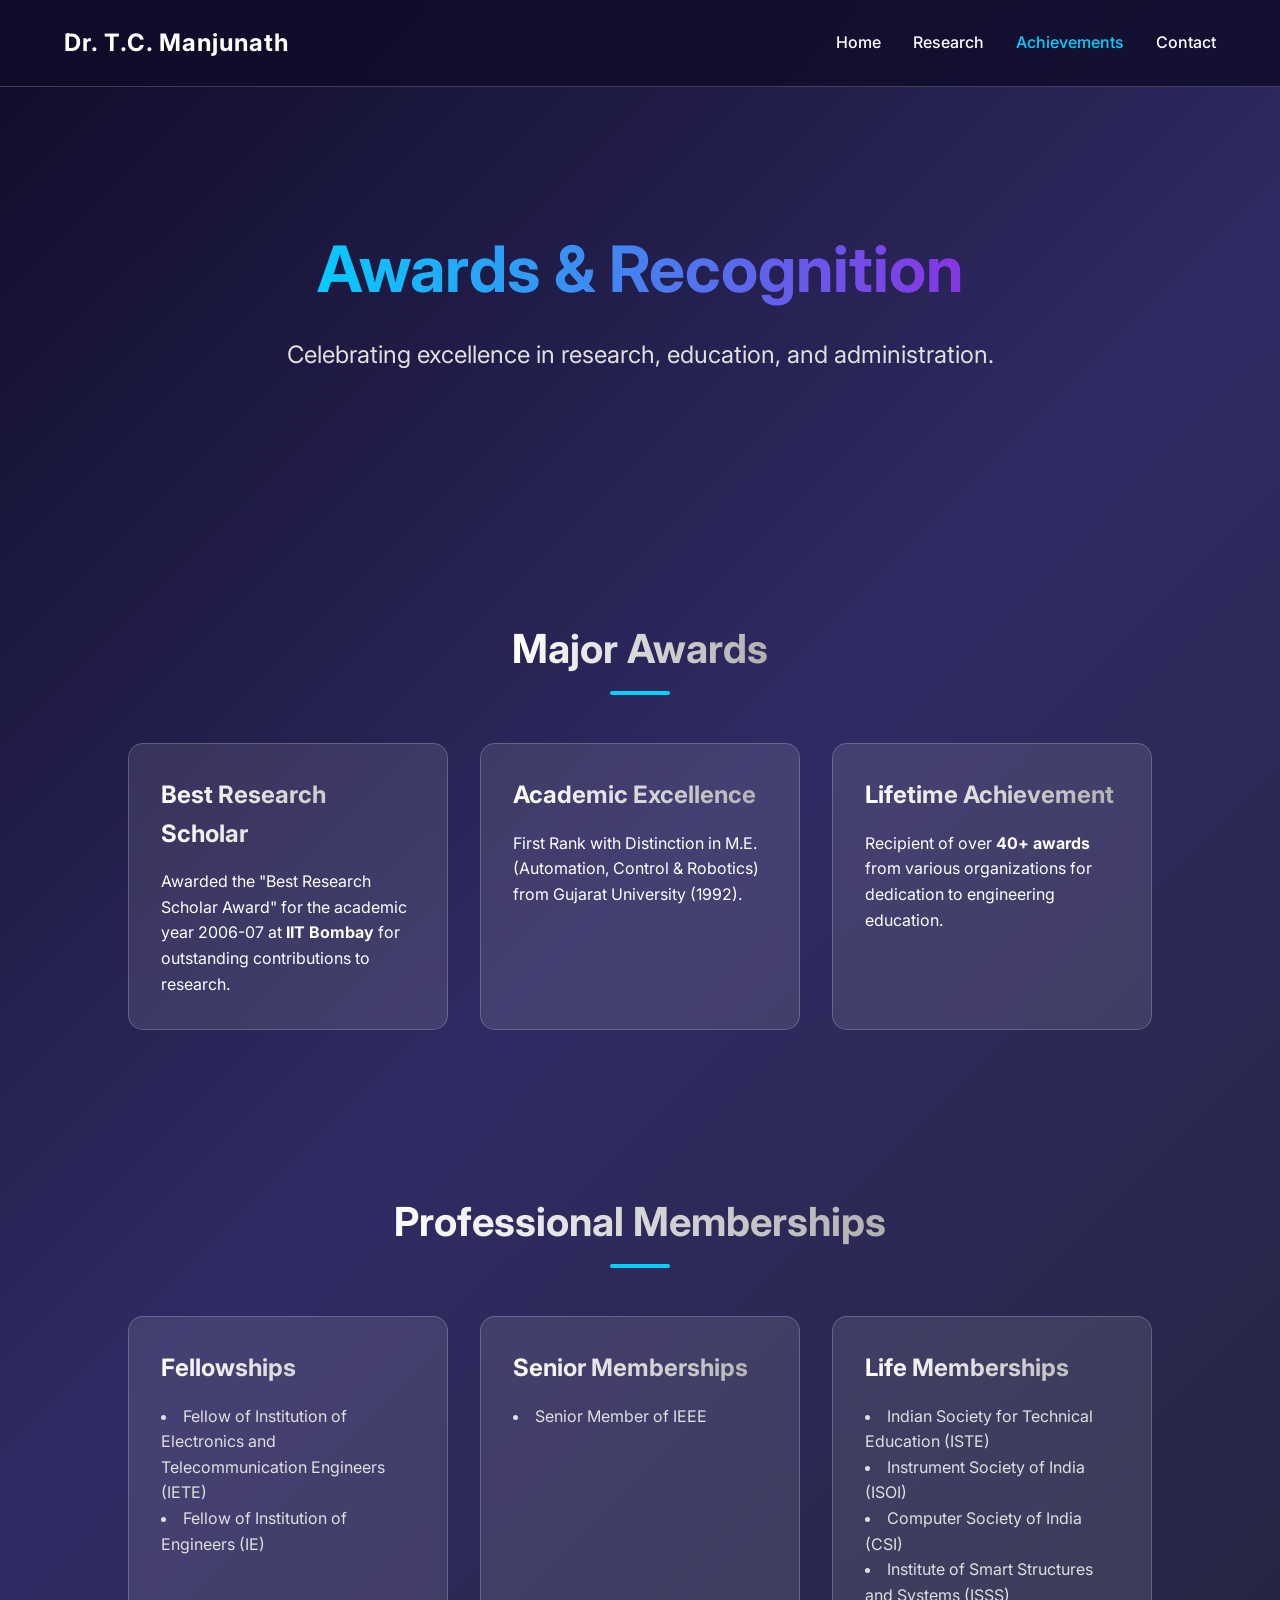
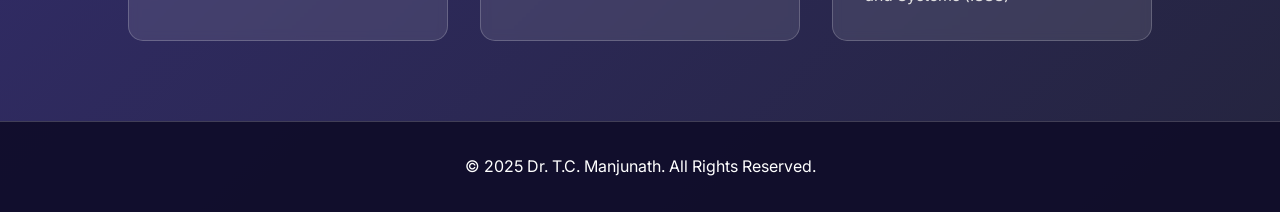
==== achievements.html @ 046c74a4 "Initial commit" ====
<!DOCTYPE html>
<html lang="en">

<head>
    <meta charset="UTF-8">
    <meta name="viewport" content="width=device-width, initial-scale=1.0">
    <title>Achievements & Awards | Dr. T.C. Manjunath</title>
    <link rel="preconnect" href="https://fonts.googleapis.com">
    <link rel="preconnect" href="https://fonts.gstatic.com" crossorigin>
    <link href="https://fonts.googleapis.com/css2?family=Inter:wght@300;400;600;700&display=swap" rel="stylesheet">
    <link rel="stylesheet" href="style.css">
</head>

<body>

    <nav>
        <div class="logo">Dr. T.C. Manjunath</div>
        <ul class="nav-links">
            <li><a href="index.html">Home</a></li>
            <li><a href="research.html">Research</a></li>
            <li><a href="achievements.html" class="active" style="color: var(--accent);">Achievements</a></li>
            <li><a href="contact.html">Contact</a></li>
        </ul>
        <div class="hamburger">
            <div class="bar"></div>
            <div class="bar"></div>
            <div class="bar"></div>
        </div>
    </nav>

    <header class="hero" style="height: 50vh;">
        <div class="hero-content">
            <h1>Awards & Recognition</h1>
            <p>Celebrating excellence in research, education, and administration.</p>
        </div>
    </header>

    <section id="awards">
        <h2 class="section-title">Major Awards</h2>
        <div class="card-grid">
            <div class="card">
                <h3>Best Research Scholar</h3>
                <p>Awarded the "Best Research Scholar Award" for the academic year 2006-07 at <strong>IIT
                        Bombay</strong> for outstanding contributions to research.</p>
            </div>
            <div class="card">
                <h3>Academic Excellence</h3>
                <p>First Rank with Distinction in M.E. (Automation, Control & Robotics) from Gujarat University (1992).
                </p>
            </div>
            <div class="card">
                <h3>Lifetime Achievement</h3>
                <p>Recipient of over <strong>40+ awards</strong> from various organizations for dedication to
                    engineering education.</p>
            </div>
        </div>
    </section>

    <section id="memberships">
        <h2 class="section-title">Professional Memberships</h2>
        <div class="card-grid">
            <div class="card">
                <h3>Fellowships</h3>
                <ul style="list-style-position: inside; color: var(--text-dim);">
                    <li>Fellow of Institution of Electronics and Telecommunication Engineers (IETE)</li>
                    <li>Fellow of Institution of Engineers (IE)</li>
                </ul>
            </div>
            <div class="card">
                <h3>Senior Memberships</h3>
                <ul style="list-style-position: inside; color: var(--text-dim);">
                    <li>Senior Member of IEEE</li>
                </ul>
            </div>
            <div class="card">
                <h3>Life Memberships</h3>
                <ul style="list-style-position: inside; color: var(--text-dim);">
                    <li>Indian Society for Technical Education (ISTE)</li>
                    <li>Instrument Society of India (ISOI)</li>
                    <li>Computer Society of India (CSI)</li>
                    <li>Institute of Smart Structures and Systems (ISSS)</li>
                </ul>
            </div>
        </div>
    </section>

    <footer>
        <p>&copy; 2025 Dr. T.C. Manjunath. All Rights Reserved.</p>
    </footer>

    <script src="script.js"></script>
</body>

</html>
---- style.css ----
/* Global Reset & Variables */
:root {
    --primary-color: #4a00e0;
    --secondary-color: #8e2de2;
    --dark-bg: #0f0c29;
    --glass-bg: rgba(255, 255, 255, 0.1);
    --glass-border: rgba(255, 255, 255, 0.2);
    --text-light: #ffffff;
    --text-dim: #e0e0e0;
    --accent: #00d2ff;
    --font-main: 'Inter', sans-serif;
}

* {
    margin: 0;
    padding: 0;
    box-sizing: border-box;
}

body {
    font-family: var(--font-main);
    background: linear-gradient(135deg, var(--dark-bg), #302b63, #24243e);
    color: var(--text-light);
    min-height: 100vh;
    overflow-x: hidden;
    line-height: 1.6;
}

/* Typography */
h1, h2, h3, h4 {
    font-weight: 700;
    margin-bottom: 1rem;
    background: linear-gradient(to right, #fff, #b0b0b0);
    -webkit-background-clip: text;
    -webkit-text-fill-color: transparent;
}

a {
    text-decoration: none;
    color: var(--text-light);
    transition: color 0.3s ease;
}

a:hover {
    color: var(--accent);
}

/* Navigation */
nav {
    display: flex;
    justify-content: space-between;
    align-items: center;
    padding: 1.5rem 5%;
    background: rgba(15, 12, 41, 0.8);
    backdrop-filter: blur(10px);
    position: sticky;
    top: 0;
    z-index: 1000;
    border-bottom: 1px solid var(--glass-border);
}

.logo {
    font-size: 1.5rem;
    font-weight: 700;
    letter-spacing: 1px;
}

.nav-links {
    display: flex;
    gap: 2rem;
    list-style: none;
}

.nav-links a {
    font-size: 1rem;
    font-weight: 500;
    position: relative;
}

.nav-links a::after {
    content: '';
    position: absolute;
    width: 0;
    height: 2px;
    bottom: -5px;
    left: 0;
    background-color: var(--accent);
    transition: width 0.3s ease;
}

.nav-links a:hover::after {
    width: 100%;
}

.hamburger {
    display: none;
    cursor: pointer;
    flex-direction: column;
    gap: 5px;
}

.bar {
    width: 25px;
    height: 3px;
    background-color: var(--text-light);
    transition: 0.3s;
}

/* Hero Section */
.hero {
    height: 90vh;
    display: flex;
    align-items: center;
    justify-content: center;
    text-align: center;
    padding: 0 2rem;
    position: relative;
}

.hero-content {
    max-width: 800px;
    z-index: 1;
    animation: fadeIn Up 1s ease-out;
}

.hero h1 {
    font-size: 4rem;
    margin-bottom: 1rem;
    background: linear-gradient(to right, var(--accent), var(--secondary-color));
    -webkit-background-clip: text;
    -webkit-text-fill-color: transparent;
}

.hero p {
    font-size: 1.5rem;
    color: var(--text-dim);
    margin-bottom: 2rem;
}

.btn {
    display: inline-block;
    padding: 1rem 2rem;
    background: linear-gradient(90deg, var(--primary-color), var(--secondary-color));
    color: white;
    border-radius: 50px;
    font-weight: 600;
    box-shadow: 0 4px 15px rgba(0, 0, 0, 0.3);
    transition: transform 0.3s ease, box-shadow 0.3s ease;
}

.btn:hover {
    transform: translateY(-3px);
    box-shadow: 0 6px 20px rgba(0, 0, 0, 0.4);
    color: white;
}

/* Sections */
section {
    padding: 5rem 10%;
}

.section-title {
    text-align: center;
    font-size: 2.5rem;
    margin-bottom: 3rem;
    position: relative;
    display: inline-block;
    left: 50%;
    transform: translateX(-50%);
}

.section-title::after {
    content: '';
    display: block;
    width: 60px;
    height: 4px;
    background: var(--accent);
    margin: 10px auto 0;
    border-radius: 2px;
}

/* Cards (Glassmorphism) */
.card-grid {
    display: grid;
    grid-template-columns: repeat(auto-fit, minmax(300px, 1fr));
    gap: 2rem;
}

.card {
    background: var(--glass-bg);
    border: 1px solid var(--glass-border);
    border-radius: 15px;
    padding: 2rem;
    backdrop-filter: blur(5px);
    transition: transform 0.3s ease, background 0.3s ease;
}

.card:hover {
    transform: translateY(-10px);
    background: rgba(255, 255, 255, 0.15);
}

.card h3 {
    font-size: 1.5rem;
    margin-bottom: 1rem;
    color: var(--accent);
}

/* Footer */
footer {
    background: rgba(15, 12, 41, 0.9);
    padding: 2rem;
    text-align: center;
    border-top: 1px solid var(--glass-border);
}

/* Animations */
@keyframes fadeInUp {
    from {
        opacity: 0;
        transform: translateY(20px);
    }
    to {
        opacity: 1;
        transform: translateY(0);
    }
}

/* Responsive */
@media (max-width: 768px) {
    .nav-links {
        position: absolute;
        right: 0;
        top: 70px;
        height: calc(100vh - 70px);
        background: rgba(15, 12, 41, 0.95);
        flex-direction: column;
        align-items: center;
        justify-content: center;
        width: 100%;
        transform: translateX(100%);
        transition: transform 0.5s ease-in-out;
    }

    .nav-links.active {
        transform: translateX(0);
    }

    .hamburger {
        display: flex;
    }

    .hero h1 {
        font-size: 2.5rem;
    }
}
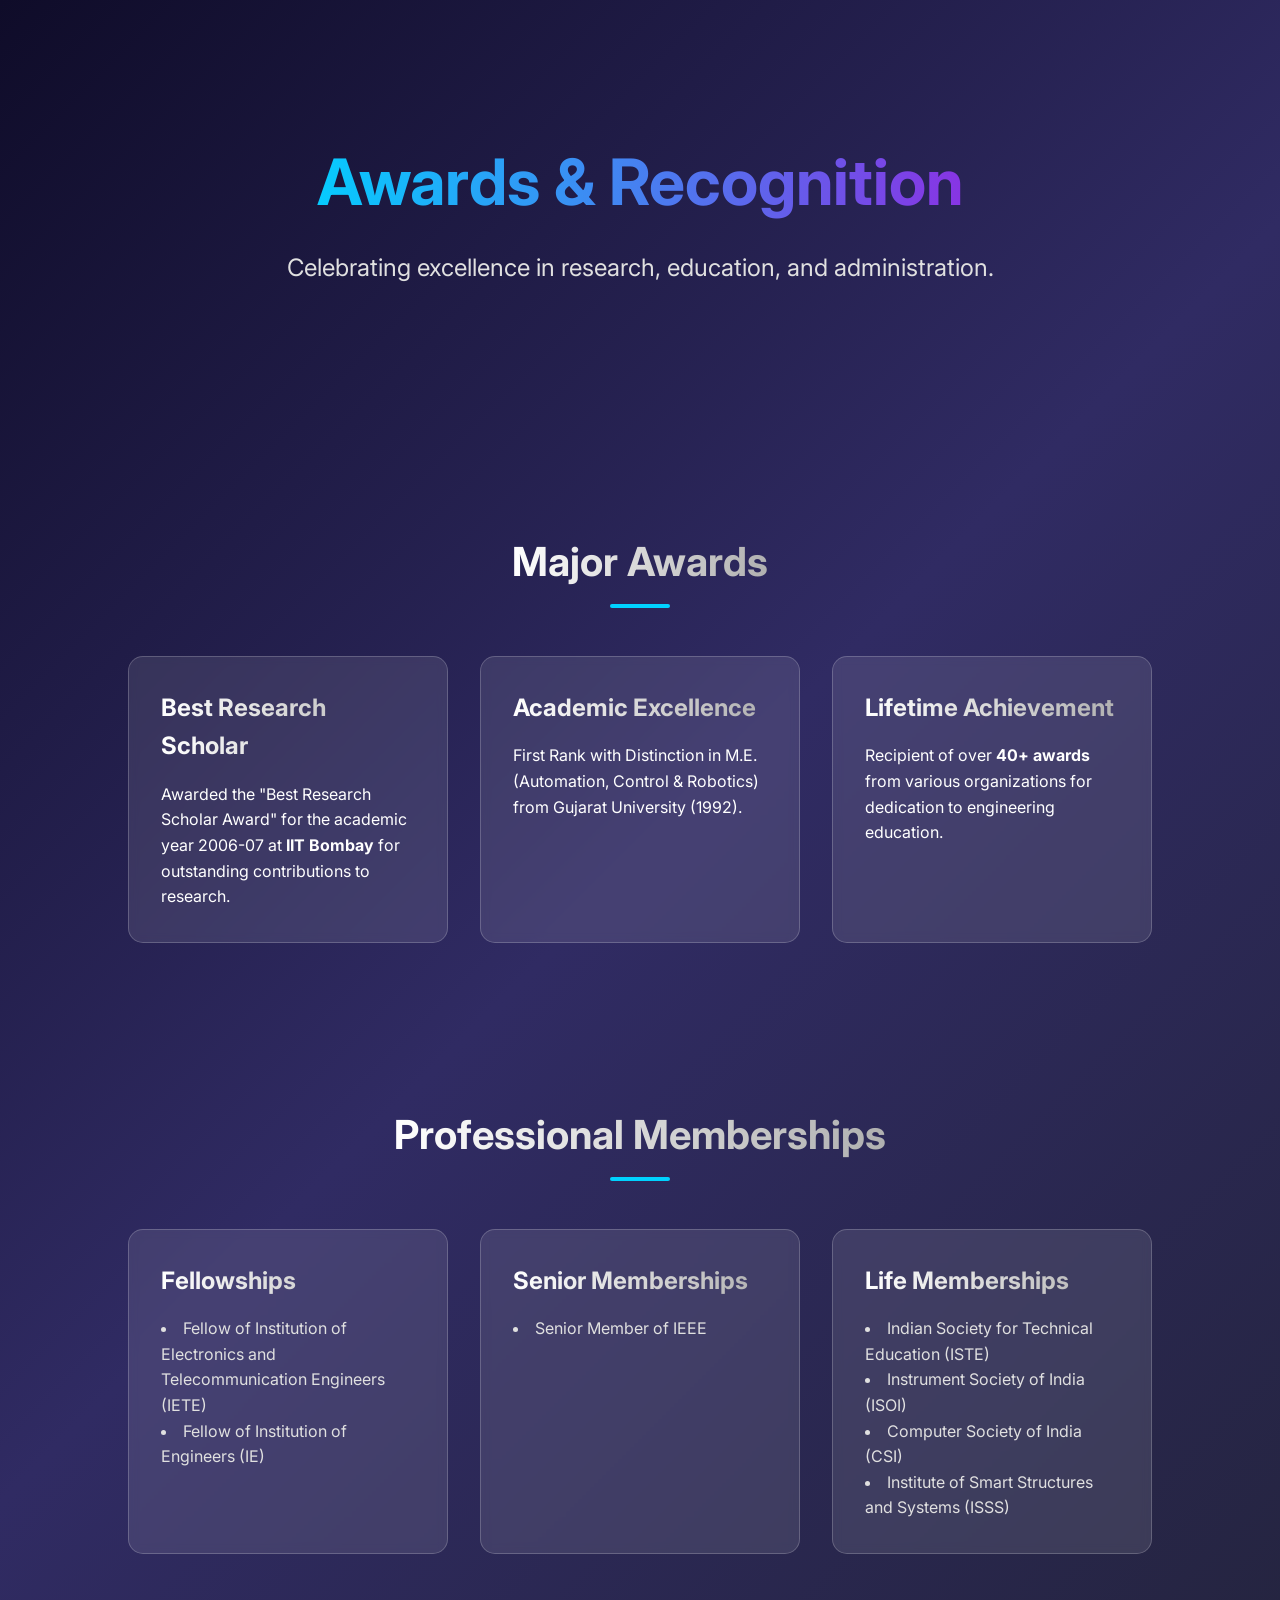
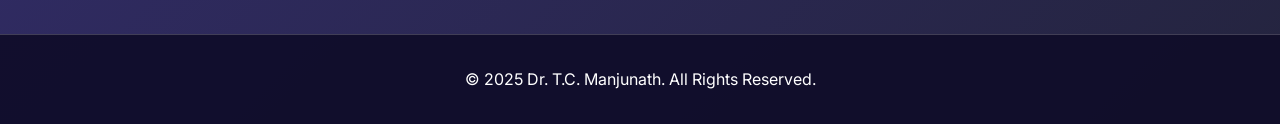
==== commit 4576a5e1: "Update navigation, contact page, and add profile picture" ====
--- a/achievements.html
+++ b/achievements.html
@@ -9,23 +9,6 @@
     <link rel="preconnect" href="https://fonts.gstatic.com" crossorigin>
     <link href="https://fonts.googleapis.com/css2?family=Inter:wght@300;400;600;700&display=swap" rel="stylesheet">
     <link rel="stylesheet" href="style.css">
-</head>
-
-<body>
-
-    <nav>
-        <div class="logo">Dr. T.C. Manjunath</div>
-        <ul class="nav-links">
-            <li><a href="index.html">Home</a></li>
-            <li><a href="research.html">Research</a></li>
-            <li><a href="achievements.html" class="active" style="color: var(--accent);">Achievements</a></li>
-            <li><a href="contact.html">Contact</a></li>
-        </ul>
-        <div class="hamburger">
-            <div class="bar"></div>
-            <div class="bar"></div>
-            <div class="bar"></div>
-        </div>
     </nav>
 
     <header class="hero" style="height: 50vh;">
@@ -89,6 +72,6 @@
     </footer>
 
     <script src="script.js"></script>
-</body>
+    </body>
 
 </html>
--- a/style.css
+++ b/style.css
@@ -254,3 +254,27 @@
         font-size: 2.5rem;
     }
 }
+
+/* Profile Image */
+.profile-img {
+    width: 200px;
+    height: 200px;
+    border-radius: 50%;
+    object-fit: cover;
+    border: 4px solid var(--accent);
+    box-shadow: 0 0 20px rgba(0, 210, 255, 0.5);
+    margin-bottom: 1.5rem;
+    animation: float 6s ease-in-out infinite;
+}
+
+@keyframes float {
+    0% {
+        transform: translateY(0px);
+    }
+    50% {
+        transform: translateY(-10px);
+    }
+    100% {
+        transform: translateY(0px);
+    }
+}
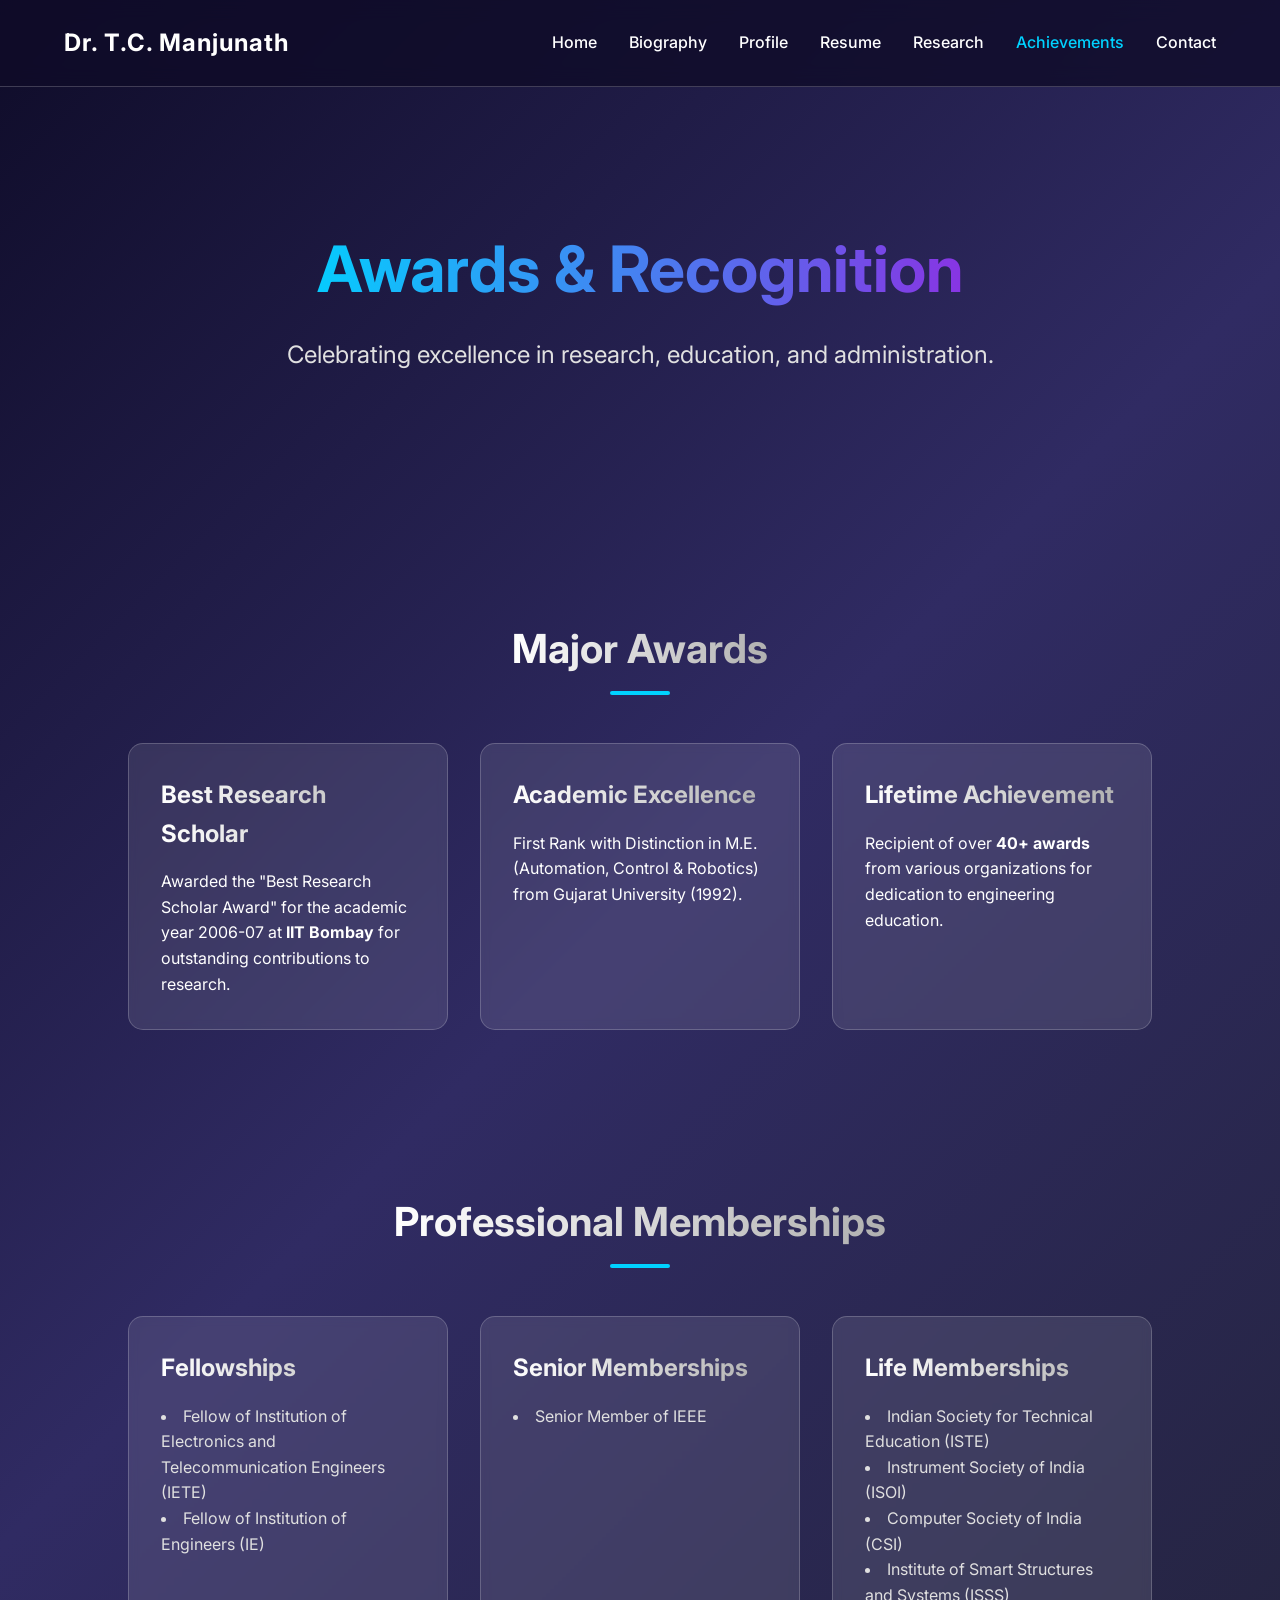
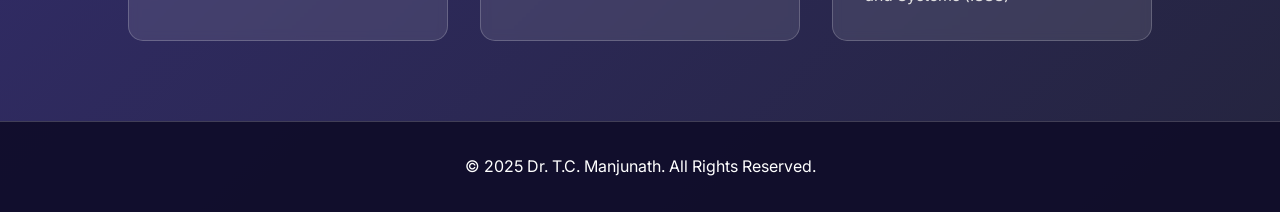
==== commit 526effe4: "Fix HTML structure and UI issues" ====
--- a/achievements.html
+++ b/achievements.html
@@ -9,6 +9,26 @@
     <link rel="preconnect" href="https://fonts.gstatic.com" crossorigin>
     <link href="https://fonts.googleapis.com/css2?family=Inter:wght@300;400;600;700&display=swap" rel="stylesheet">
     <link rel="stylesheet" href="style.css">
+</head>
+
+<body>
+
+    <nav>
+        <div class="logo">Dr. T.C. Manjunath</div>
+        <ul class="nav-links">
+            <li><a href="index.html">Home</a></li>
+            <li><a href="Dr Man Biography - WA - RRCE.pdf" target="_blank">Biography</a></li>
+            <li><a href="Dr Man Profile-WA-RRCE.pdf" target="_blank">Profile</a></li>
+            <li><a href="Dr Man Short CV-RRCE.pdf" target="_blank">Resume</a></li>
+            <li><a href="research.html">Research</a></li>
+            <li><a href="achievements.html" class="active" style="color: var(--accent);">Achievements</a></li>
+            <li><a href="contact.html">Contact</a></li>
+        </ul>
+        <div class="hamburger">
+            <div class="bar"></div>
+            <div class="bar"></div>
+            <div class="bar"></div>
+        </div>
     </nav>
 
     <header class="hero" style="height: 50vh;">
@@ -72,6 +92,6 @@
     </footer>
 
     <script src="script.js"></script>
-    </body>
+</body>
 
 </html>
